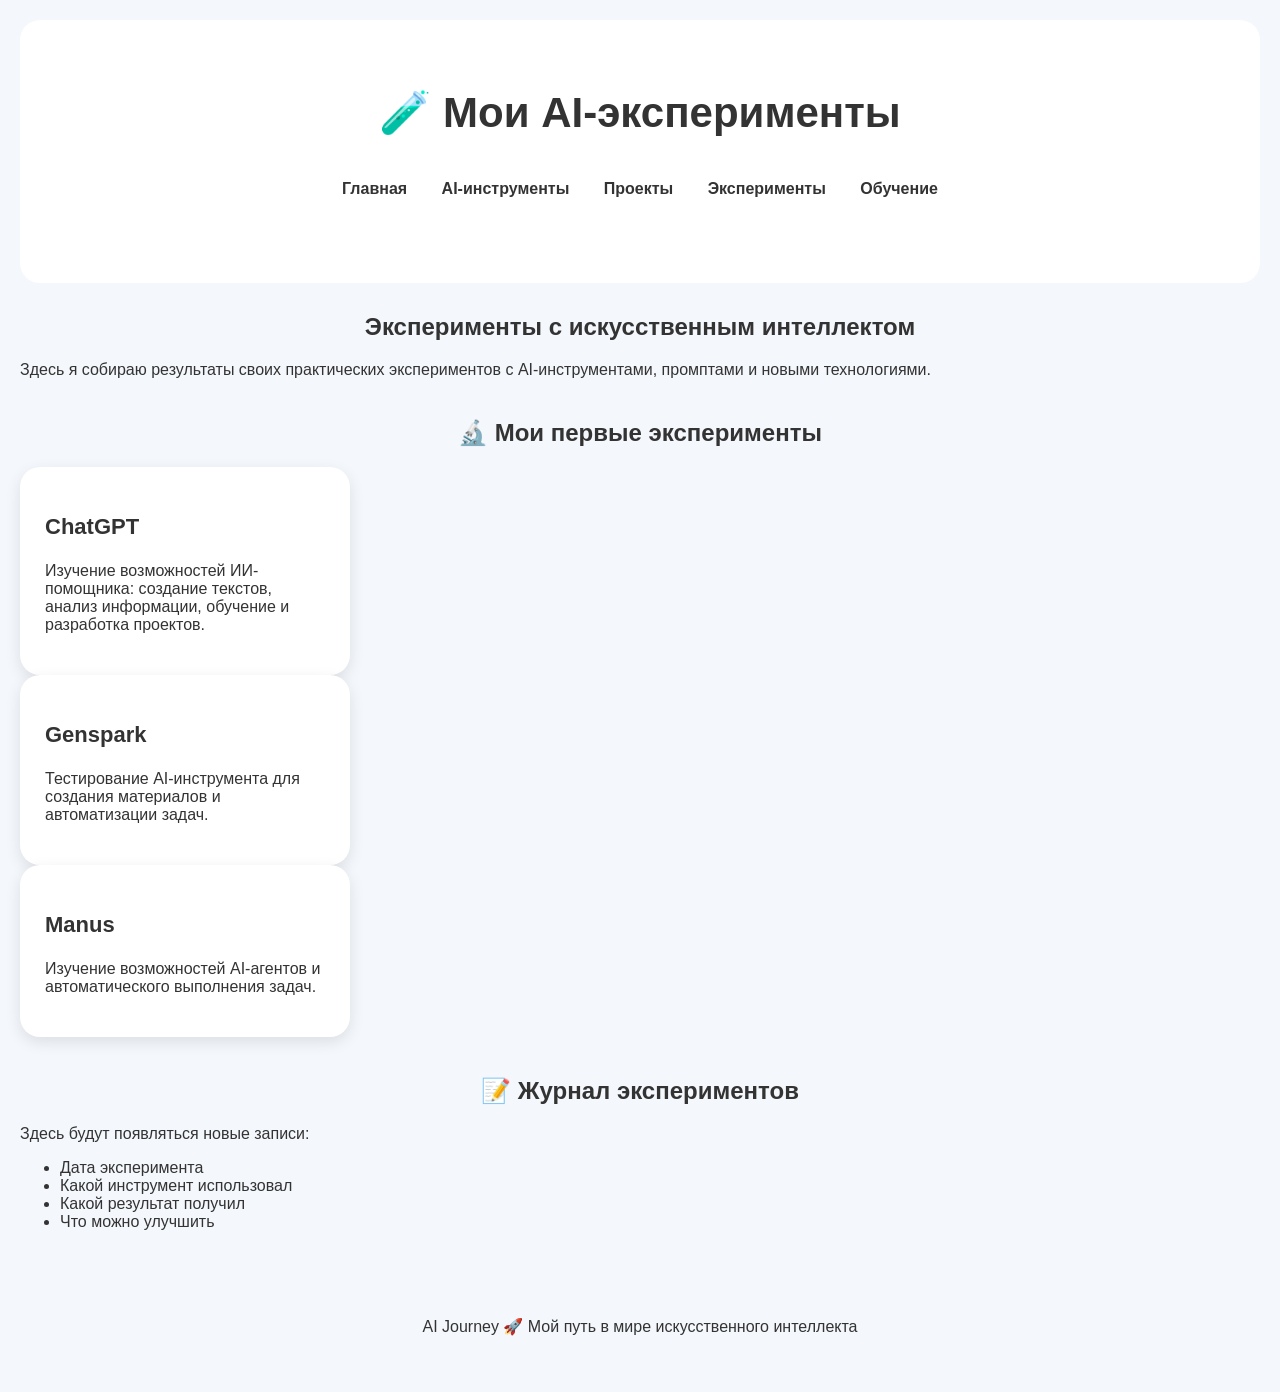
==== experiments.html @ 3a7cd5e7 "Add experiments.html for AI experiments documentation" ====
<!DOCTYPE html>
<html lang="ru">
<head>
    <meta charset="UTF-8">
    <title>Мои AI-эксперименты</title>
    <link rel="stylesheet" href="style.css">
</head>

<body>

<header>
    <h1>🧪 Мои AI-эксперименты</h1>

    <nav>
        <a href="index.html">Главная</a>
        <a href="tools.html">AI-инструменты</a>
        <a href="projects.html">Проекты</a>
        <a href="experiments.html">Эксперименты</a>
        <a href="learning.html">Обучение</a>
    </nav>
</header>


<main>

    <section>
        <h2>Эксперименты с искусственным интеллектом</h2>

        <p>
            Здесь я собираю результаты своих практических экспериментов
            с AI-инструментами, промптами и новыми технологиями.
        </p>
    </section>


    <section>
        <h2>🔬 Мои первые эксперименты</h2>

        <div class="card">
            <h3>ChatGPT</h3>
            <p>
                Изучение возможностей ИИ-помощника:
                создание текстов, анализ информации,
                обучение и разработка проектов.
            </p>
        </div>


        <div class="card">
            <h3>Genspark</h3>
            <p>
                Тестирование AI-инструмента для создания
                материалов и автоматизации задач.
            </p>
        </div>


        <div class="card">
            <h3>Manus</h3>
            <p>
                Изучение возможностей AI-агентов
                и автоматического выполнения задач.
            </p>
        </div>

    </section>


    <section>
        <h2>📝 Журнал экспериментов</h2>

        <p>
            Здесь будут появляться новые записи:
        </p>

        <ul>
            <li>Дата эксперимента</li>
            <li>Какой инструмент использовал</li>
            <li>Какой результат получил</li>
            <li>Что можно улучшить</li>
        </ul>

    </section>


</main>


<footer>
    <p>AI Journey 🚀 Мой путь в мире искусственного интеллекта</p>
</footer>


</body>
</html>
---- style.css ----
body {

    font-family: Arial, sans-serif;

    background: #f4f7fb;

    margin: 0;

    padding: 20px;

    color: #333;

}



nav {

    background: white;

    padding: 15px;

    text-align: center;

    border-radius: 15px;

    margin-bottom: 30px;

}



nav a {

    text-decoration: none;

    margin: 0 15px;

    color: #333;

    font-weight: bold;

}



nav a:hover {

    color: #0077ff;

}




header {

    background: white;

    padding: 40px;

    border-radius: 20px;

    text-align: center;

    margin-bottom: 30px;

}



h1 {

    font-size: 42px;

}



section {

    margin-bottom: 40px;

}



h2 {

    text-align: center;

}




.cards {

    display: flex;

    gap: 20px;

    justify-content: center;

    flex-wrap: wrap;

}



.card {

    background: white;

    width: 280px;

    padding: 25px;

    border-radius: 20px;

    box-shadow: 0 5px 15px rgba(0,0,0,0.1);

}



.card h3 {

    font-size: 22px;

}



.block {

    background: white;

    padding: 30px;

    border-radius: 20px;

    text-align: center;

}



footer {

    text-align: center;

    margin-top: 50px;

    padding: 20px;

}
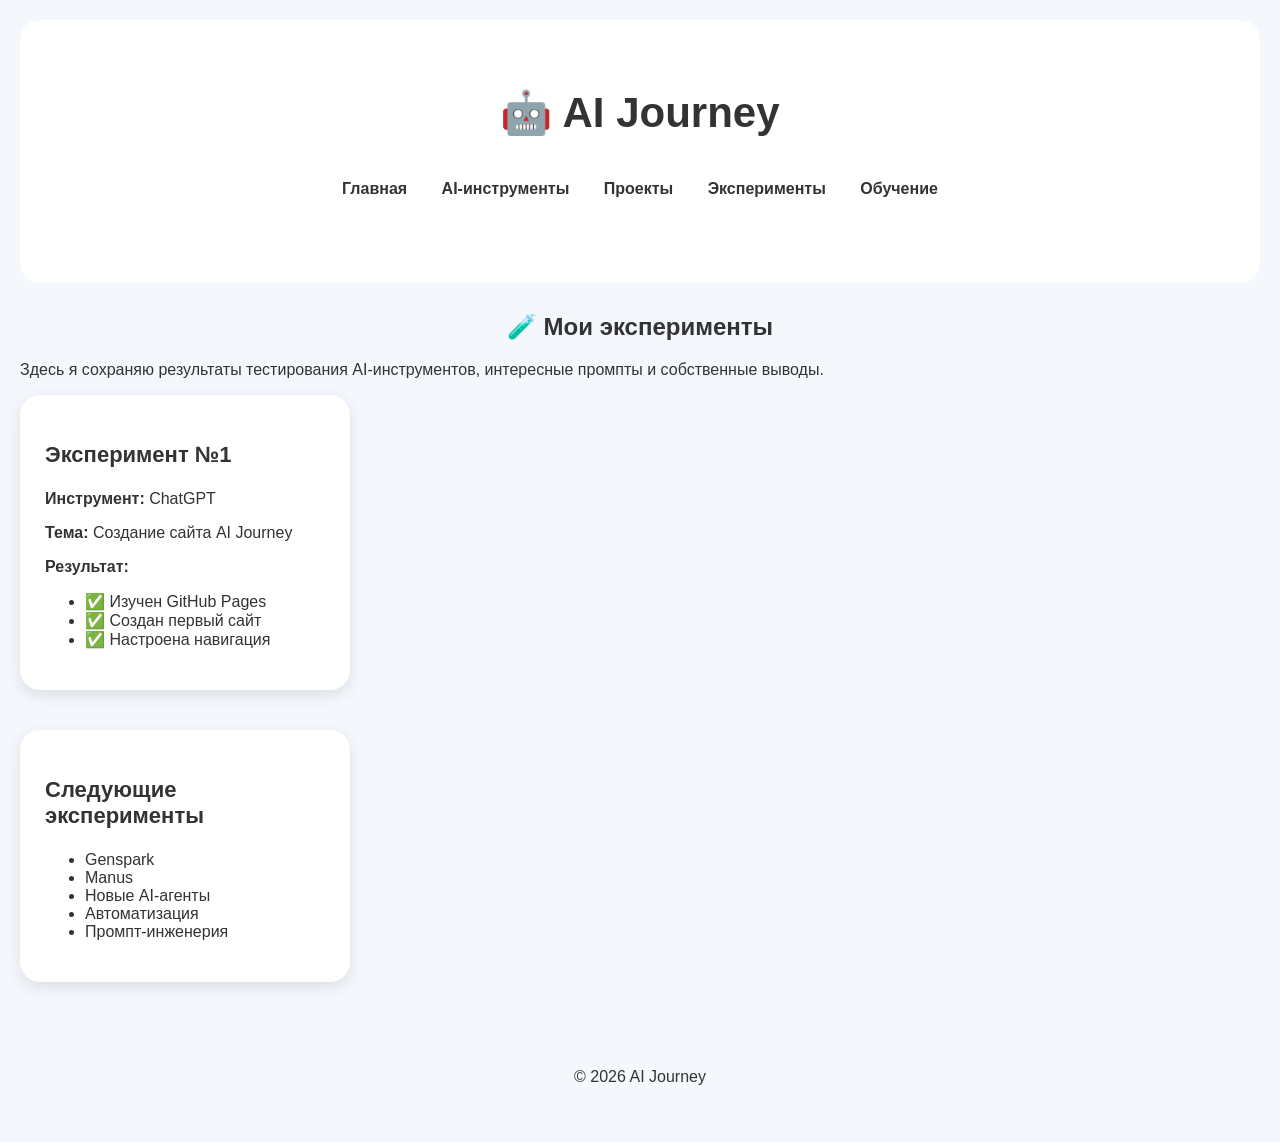
==== commit 148014e8: "Update title and content for AI Journey page" ====
--- a/experiments.html
+++ b/experiments.html
@@ -2,14 +2,14 @@
 <html lang="ru">
 <head>
     <meta charset="UTF-8">
-    <title>Мои AI-эксперименты</title>
+    <meta name="viewport" content="width=device-width, initial-scale=1.0">
+    <title>AI Journey — Эксперименты</title>
     <link rel="stylesheet" href="style.css">
 </head>
-
 <body>
 
 <header>
-    <h1>🧪 Мои AI-эксперименты</h1>
+    <h1>🤖 AI Journey</h1>
 
     <nav>
         <a href="index.html">Главная</a>
@@ -20,76 +20,52 @@
     </nav>
 </header>
 
-
 <main>
 
-    <section>
-        <h2>Эксперименты с искусственным интеллектом</h2>
+<h2>🧪 Мои эксперименты</h2>
 
-        <p>
-            Здесь я собираю результаты своих практических экспериментов
-            с AI-инструментами, промптами и новыми технологиями.
-        </p>
-    </section>
+<p>
+Здесь я сохраняю результаты тестирования AI-инструментов,
+интересные промпты и собственные выводы.
+</p>
 
+<section class="card">
 
-    <section>
-        <h2>🔬 Мои первые эксперименты</h2>
+<h3>Эксперимент №1</h3>
 
-        <div class="card">
-            <h3>ChatGPT</h3>
-            <p>
-                Изучение возможностей ИИ-помощника:
-                создание текстов, анализ информации,
-                обучение и разработка проектов.
-            </p>
-        </div>
+<p><strong>Инструмент:</strong> ChatGPT</p>
 
+<p><strong>Тема:</strong> Создание сайта AI Journey</p>
 
-        <div class="card">
-            <h3>Genspark</h3>
-            <p>
-                Тестирование AI-инструмента для создания
-                материалов и автоматизации задач.
-            </p>
-        </div>
+<p><strong>Результат:</strong></p>
 
+<ul>
+<li>✅ Изучен GitHub Pages</li>
+<li>✅ Создан первый сайт</li>
+<li>✅ Настроена навигация</li>
+</ul>
 
-        <div class="card">
-            <h3>Manus</h3>
-            <p>
-                Изучение возможностей AI-агентов
-                и автоматического выполнения задач.
-            </p>
-        </div>
+</section>
 
-    </section>
+<section class="card">
 
+<h3>Следующие эксперименты</h3>
 
-    <section>
-        <h2>📝 Журнал экспериментов</h2>
+<ul>
+<li>Genspark</li>
+<li>Manus</li>
+<li>Новые AI-агенты</li>
+<li>Автоматизация</li>
+<li>Промпт-инженерия</li>
+</ul>
 
-        <p>
-            Здесь будут появляться новые записи:
-        </p>
-
-        <ul>
-            <li>Дата эксперимента</li>
-            <li>Какой инструмент использовал</li>
-            <li>Какой результат получил</li>
-            <li>Что можно улучшить</li>
-        </ul>
-
-    </section>
-
+</section>
 
 </main>
 
-
 <footer>
-    <p>AI Journey 🚀 Мой путь в мире искусственного интеллекта</p>
+    <p>© 2026 AI Journey</p>
 </footer>
-
 
 </body>
 </html>
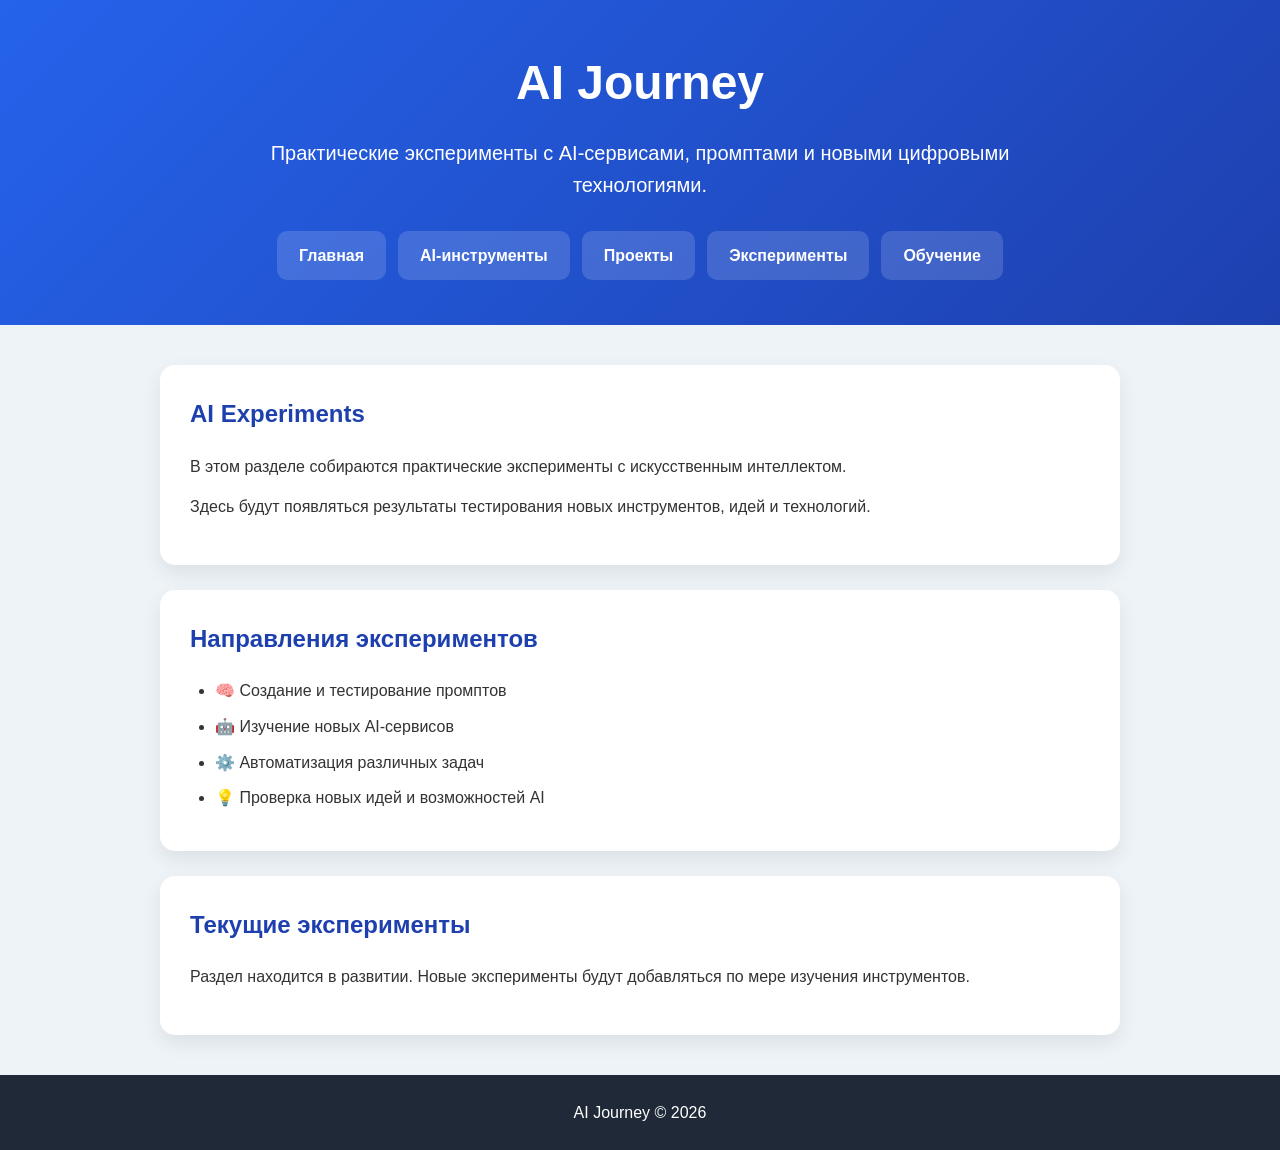
==== commit 5177a686: "Update title and content in experiments.html" ====
--- a/experiments.html
+++ b/experiments.html
@@ -1,71 +1,176 @@
 <!DOCTYPE html>
 <html lang="ru">
+
 <head>
+
     <meta charset="UTF-8">
+
     <meta name="viewport" content="width=device-width, initial-scale=1.0">
-    <title>AI Journey — Эксперименты</title>
+
+    <title>Эксперименты | AI Journey</title>
+
     <link rel="stylesheet" href="style.css">
+
 </head>
+
+
 <body>
 
+
 <header>
-    <h1>🤖 AI Journey</h1>
+
+    <h1>AI Journey</h1>
+
+    <p>
+        Практические эксперименты с AI-сервисами,
+        промптами и новыми цифровыми технологиями.
+    </p>
+
 
     <nav>
+
         <a href="index.html">Главная</a>
+
         <a href="tools.html">AI-инструменты</a>
+
         <a href="projects.html">Проекты</a>
+
         <a href="experiments.html">Эксперименты</a>
+
         <a href="learning.html">Обучение</a>
+
     </nav>
+
+
 </header>
+
+
+
 
 <main>
 
-<h2>🧪 Мои эксперименты</h2>
 
-<p>
-Здесь я сохраняю результаты тестирования AI-инструментов,
-интересные промпты и собственные выводы.
-</p>
 
 <section class="card">
 
-<h3>Эксперимент №1</h3>
 
-<p><strong>Инструмент:</strong> ChatGPT</p>
+    <h2>
+        AI Experiments
+    </h2>
 
-<p><strong>Тема:</strong> Создание сайта AI Journey</p>
 
-<p><strong>Результат:</strong></p>
+    <p>
+        В этом разделе собираются практические эксперименты
+        с искусственным интеллектом.
+    </p>
 
-<ul>
-<li>✅ Изучен GitHub Pages</li>
-<li>✅ Создан первый сайт</li>
-<li>✅ Настроена навигация</li>
-</ul>
+
+    <p>
+        Здесь будут появляться результаты тестирования
+        новых инструментов, идей и технологий.
+    </p>
+
 
 </section>
 
+
+
+
+
 <section class="card">
 
-<h3>Следующие эксперименты</h3>
 
-<ul>
-<li>Genspark</li>
-<li>Manus</li>
-<li>Новые AI-агенты</li>
-<li>Автоматизация</li>
-<li>Промпт-инженерия</li>
-</ul>
+    <h2>
+        Направления экспериментов
+    </h2>
+
+
+    <ul>
+
+
+        <li>
+
+            🧠
+
+            Создание и тестирование промптов
+
+        </li>
+
+
+
+        <li>
+
+            🤖
+
+            Изучение новых AI-сервисов
+
+        </li>
+
+
+
+        <li>
+
+            ⚙️
+
+            Автоматизация различных задач
+
+        </li>
+
+
+
+        <li>
+
+            💡
+
+            Проверка новых идей и возможностей AI
+
+        </li>
+
+
+    </ul>
+
 
 </section>
 
+
+
+
+
+<section class="card">
+
+
+    <h2>
+        Текущие эксперименты
+    </h2>
+
+
+    <p>
+        Раздел находится в развитии.
+        Новые эксперименты будут добавляться
+        по мере изучения инструментов.
+    </p>
+
+
+</section>
+
+
+
+
 </main>
 
+
+
+
 <footer>
-    <p>© 2026 AI Journey</p>
+
+    <p>
+        AI Journey © 2026
+    </p>
+
 </footer>
 
+
+
 </body>
+
 </html>
--- a/style.css
+++ b/style.css
@@ -1,157 +1,322 @@
-body {
-
-    font-family: Arial, sans-serif;
-
-    background: #f4f7fb;
-
-    margin: 0;
-
-    padding: 20px;
-
-    color: #333;
-
-}
-
-
-
-nav {
-
-    background: white;
-
-    padding: 15px;
-
-    text-align: center;
-
-    border-radius: 15px;
-
-    margin-bottom: 30px;
-
-}
-
-
-
-nav a {
-
-    text-decoration: none;
-
-    margin: 0 15px;
-
-    color: #333;
-
-    font-weight: bold;
-
-}
-
-
-
-nav a:hover {
-
-    color: #0077ff;
-
-}
-
-
-
-
-header {
-
-    background: white;
-
-    padding: 40px;
-
-    border-radius: 20px;
-
-    text-align: center;
-
-    margin-bottom: 30px;
-
-}
-
-
-
-h1 {
-
-    font-size: 42px;
-
-}
-
-
-
-section {
-
-    margin-bottom: 40px;
-
-}
-
-
-
-h2 {
-
-    text-align: center;
-
-}
-
-
-
-
-.cards {
-
-    display: flex;
-
-    gap: 20px;
-
-    justify-content: center;
-
-    flex-wrap: wrap;
-
-}
-
-
-
-.card {
-
-    background: white;
-
-    width: 280px;
-
-    padding: 25px;
-
-    border-radius: 20px;
-
-    box-shadow: 0 5px 15px rgba(0,0,0,0.1);
-
-}
-
-
-
-.card h3 {
-
-    font-size: 22px;
-
-}
-
-
-
-.block {
-
-    background: white;
-
-    padding: 30px;
-
-    border-radius: 20px;
-
-    text-align: center;
-
-}
-
-
-
-footer {
-
-    text-align: center;
-
-    margin-top: 50px;
-
-    padding: 20px;
-
-}
+*{
+    margin:0;
+    padding:0;
+    box-sizing:border-box;
+}
+
+
+body{
+    font-family:Arial, Helvetica, sans-serif;
+    background:#eef3f8;
+    color:#333;
+    line-height:1.6;
+}
+
+
+
+/* ==========================
+   HEADER
+========================== */
+
+
+header{
+
+    background:linear-gradient(135deg,#2563eb,#1e40af);
+
+    color:white;
+
+    text-align:center;
+
+    min-height:320px;
+
+    padding:45px 20px;
+
+    display:flex;
+
+    flex-direction:column;
+
+    justify-content:center;
+
+}
+
+
+
+header h1{
+
+    font-size:48px;
+
+    margin-bottom:15px;
+
+}
+
+
+
+header p{
+
+    font-size:20px;
+
+    max-width:750px;
+
+    min-height:60px;
+
+    margin:0 auto 30px;
+
+}
+
+
+
+
+/* ==========================
+   NAVIGATION
+========================== */
+
+
+nav{
+
+    display:flex;
+
+    justify-content:center;
+
+    flex-wrap:wrap;
+
+    gap:12px;
+
+}
+
+
+
+nav a{
+
+    color:white;
+
+    text-decoration:none;
+
+    background:rgba(255,255,255,.15);
+
+    padding:12px 22px;
+
+    border-radius:10px;
+
+    transition:.3s;
+
+    font-weight:bold;
+
+}
+
+
+
+nav a:hover{
+
+    background:white;
+
+    color:#2563eb;
+
+}
+
+
+
+/* ==========================
+   MAIN
+========================== */
+
+
+main{
+
+    max-width:1000px;
+
+    margin:40px auto;
+
+    padding:0 20px;
+
+}
+
+
+
+
+/* ==========================
+   UNIVERSAL CARDS
+========================== */
+
+
+.card,
+.project-card{
+
+
+    background:white;
+
+    border-radius:15px;
+
+    padding:30px;
+
+    margin-bottom:25px;
+
+    box-shadow:0 8px 20px rgba(0,0,0,.08);
+
+    transition:.3s;
+
+}
+
+
+
+.card:hover,
+.project-card:hover{
+
+    transform:translateY(-5px);
+
+}
+
+
+
+.card h2,
+.project-card h3{
+
+    color:#1e40af;
+
+    margin-bottom:20px;
+
+}
+
+
+
+.card p,
+.project-card p{
+
+    margin-bottom:15px;
+
+}
+
+
+
+.card ul{
+
+    margin-left:25px;
+
+}
+
+
+
+.card li{
+
+    margin-bottom:10px;
+
+}
+
+
+
+
+/* ==========================
+   PROJECTS FLEXBOX
+========================== */
+
+
+.projects-container{
+
+    display:flex;
+
+    flex-wrap:wrap;
+
+    gap:25px;
+
+}
+
+
+
+.project-card{
+
+    flex:1 1 300px;
+
+}
+
+
+
+
+
+.project-status{
+
+    font-weight:bold;
+
+    color:#2563eb;
+
+}
+
+
+
+
+/* ==========================
+   FOOTER
+========================== */
+
+
+footer{
+
+    background:#1f2937;
+
+    color:white;
+
+    text-align:center;
+
+    padding:25px;
+
+    margin-top:40px;
+
+}
+
+
+
+
+
+/* ==========================
+   MOBILE
+========================== */
+
+
+@media(max-width:768px){
+
+
+header{
+
+    min-height:400px;
+
+}
+
+
+header h1{
+
+    font-size:36px;
+
+}
+
+
+header p{
+
+    font-size:18px;
+
+}
+
+
+nav{
+
+    flex-direction:column;
+
+    align-items:center;
+
+}
+
+
+nav a{
+
+    width:240px;
+
+    text-align:center;
+
+}
+
+
+.projects-container{
+
+    flex-direction:column;
+
+}
+
+
+}
